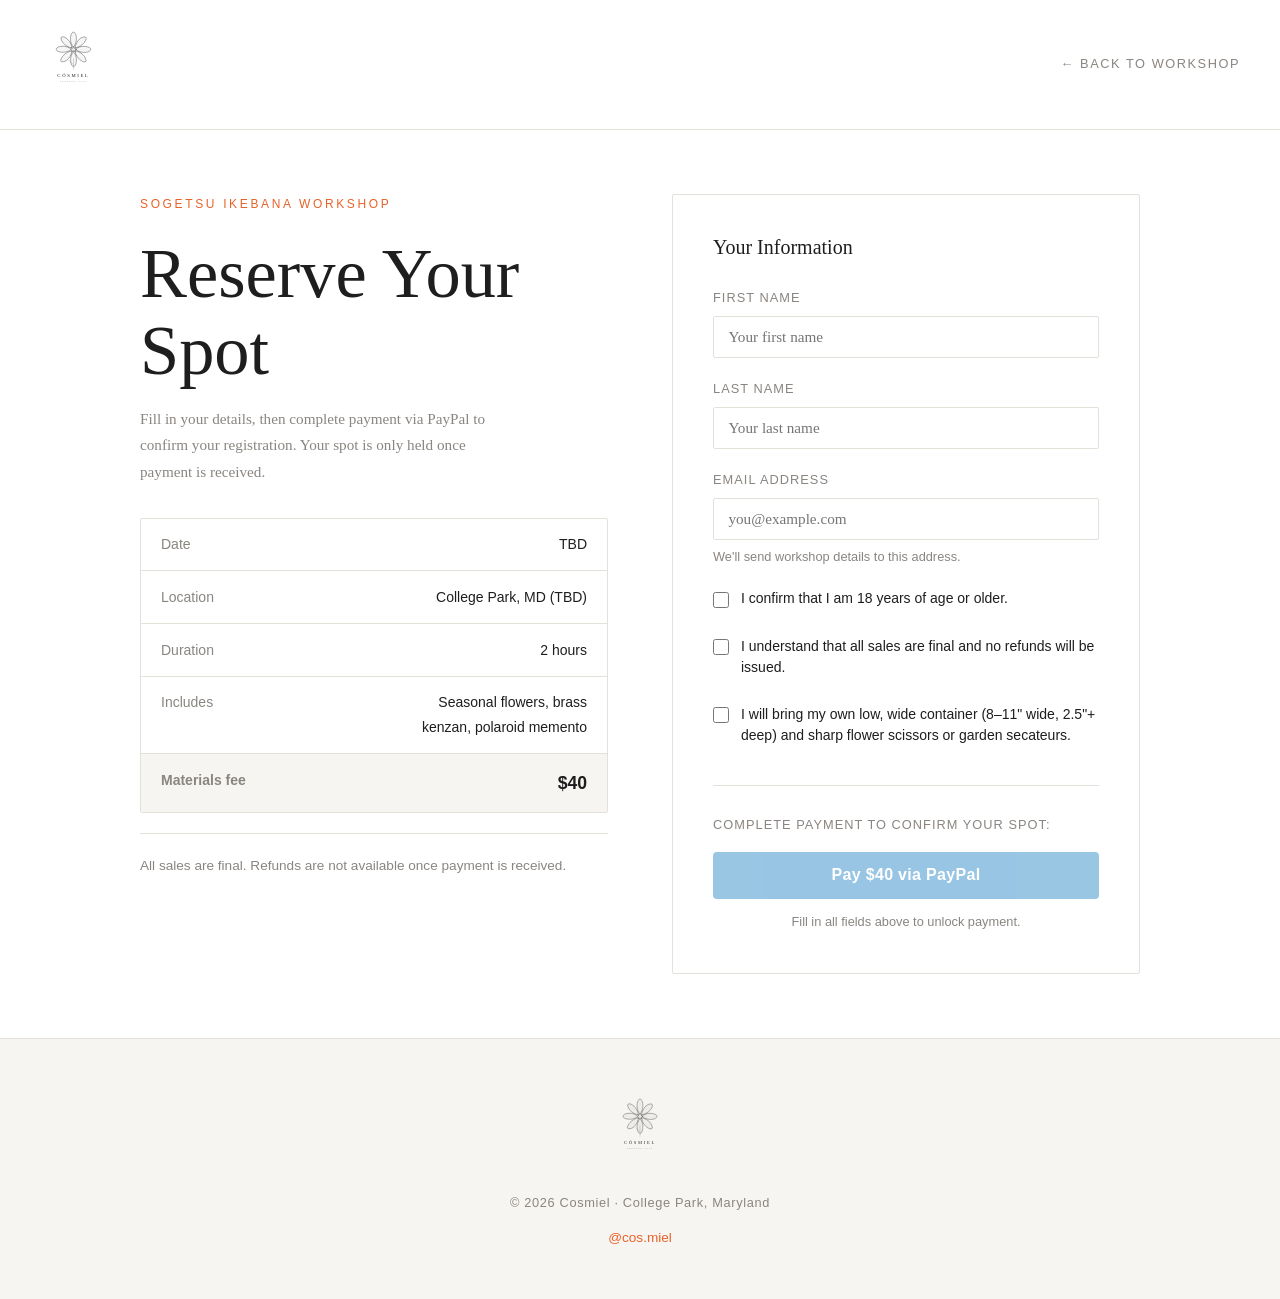
==== register.html @ e7656f97 "Add ikebana workshop page with registration and photo carousel Includes workshop landing page, regis" ====
<!DOCTYPE html>
<html lang="en">
<head>
  <meta charset="UTF-8" />
  <meta name="viewport" content="width=device-width, initial-scale=1.0" />
  <title>Register — Ikebana Workshop — Cosmiel</title>
  <link rel="stylesheet" href="workshop.css" />
  <link rel="stylesheet" href="register.css" />
</head>
<body>

  <header>
    <a href="index.html" class="logo-link">
      <img src="logo.svg" alt="Cosmiel logo" class="logo" />
    </a>
    <nav>
      <a href="workshop.html">← Back to Workshop</a>
    </nav>
  </header>

  <main class="register-page">
    <div class="register-container">

      <div class="register-info">
        <p class="eyebrow">Sogetsu Ikebana Workshop</p>
        <h1>Reserve Your Spot</h1>
        <p class="register-sub">Fill in your details, then complete payment via PayPal to confirm your registration. Your spot is only held once payment is received.</p>

        <div class="summary-card">
          <div class="summary-row">
            <span>Date</span>
            <span>TBD</span>
          </div>
          <div class="summary-row">
            <span>Location</span>
            <span>College Park, MD (TBD)</span>
          </div>
          <div class="summary-row">
            <span>Duration</span>
            <span>2 hours</span>
          </div>
          <div class="summary-row">
            <span>Includes</span>
            <span>Seasonal flowers, brass kenzan, polaroid memento</span>
          </div>
          <div class="summary-row total">
            <span>Materials fee</span>
            <span>$40</span>
          </div>
        </div>

        <p class="refund-note">All sales are final. Refunds are not available once payment is received.</p>
      </div>

      <div class="register-form-wrap">
        <form id="register-form" onsubmit="handleSubmit(event)">
          <h2>Your Information</h2>

          <div class="field">
            <label for="first-name">First name</label>
            <input type="text" id="first-name" name="first-name" required placeholder="Your first name" />
          </div>

          <div class="field">
            <label for="last-name">Last name</label>
            <input type="text" id="last-name" name="last-name" required placeholder="Your last name" />
          </div>

          <div class="field">
            <label for="email">Email address</label>
            <input type="email" id="email" name="email" required placeholder="you@example.com" />
            <span class="field-hint">We'll send workshop details to this address.</span>
          </div>

          <div class="field checkbox-field">
            <input type="checkbox" id="age-confirm" name="age-confirm" required />
            <label for="age-confirm">I confirm that I am 18 years of age or older.</label>
          </div>

          <div class="field checkbox-field">
            <input type="checkbox" id="refund-confirm" name="refund-confirm" required />
            <label for="refund-confirm">I understand that all sales are final and no refunds will be issued.</label>
          </div>

          <div class="field checkbox-field">
            <input type="checkbox" id="bring-confirm" name="bring-confirm" required />
            <label for="bring-confirm">I will bring my own low, wide container (8–11" wide, 2.5"+ deep) and sharp flower scissors or garden secateurs.</label>
          </div>

          <div class="paypal-section">
            <p class="paypal-label">Complete payment to confirm your spot:</p>
            <!-- Replace action email with your PayPal email when ready -->
            <form action="https://www.paypal.com/cgi-bin/webscr" method="post" target="_blank" id="paypal-form">
              <input type="hidden" name="cmd" value="_xclick" />
              <input type="hidden" name="business" value="YOUR_PAYPAL_EMAIL@example.com" />
              <input type="hidden" name="item_name" value="Ikebana Workshop — Cosmiel" />
              <input type="hidden" name="amount" value="40.00" />
              <input type="hidden" name="currency_code" value="USD" />
              <input type="hidden" name="return" value="confirmation.html" />
              <input type="hidden" name="no_shipping" value="1" />
              <button type="submit" class="paypal-btn" id="paypal-btn" disabled>
                Pay $40 via PayPal
              </button>
            </form>
            <p class="paypal-hint">Fill in all fields above to unlock payment.</p>
          </div>

        </form>
      </div>

    </div>
  </main>

  <footer>
    <img src="logo.svg" alt="Cosmiel" class="footer-logo" />
    <p>© 2026 Cosmiel · College Park, Maryland</p>
    <a href="https://instagram.com/cos.miel" target="_blank">@cos.miel</a>
  </footer>

  <script>
    const form = document.getElementById("register-form");
    const paypalBtn = document.getElementById("paypal-btn");
    const hint = document.querySelector(".paypal-hint");

    function checkFormReady() {
      const allFilled =
        form["first-name"].value.trim() &&
        form["last-name"].value.trim() &&
        form["email"].value.trim() &&
        form["age-confirm"].checked &&
        form["refund-confirm"].checked &&
        form["bring-confirm"].checked;

      paypalBtn.disabled = !allFilled;
      hint.style.display = allFilled ? "none" : "block";
    }

    form.addEventListener("input", checkFormReady);
    form.addEventListener("change", checkFormReady);

    function handleSubmit(e) {
      e.preventDefault();
    }
  </script>

</body>
</html>
---- workshop.css ----
:root {
  --cream: #ffffff;
  --warm-white: #f7f5f1;
  --stone: #eeebe5;
  --bark: #1e1e1e;
  --gold: #e8622a;
  --gold-light: #f0845a;
  --text: #1e1e1e;
  --muted: #8a8580;
  --border: #e4e0da;
}

* {
  box-sizing: border-box;
  margin: 0;
  padding: 0;
}

body {
  font-family: Georgia, "Times New Roman", serif;
  background: var(--cream);
  color: var(--text);
  line-height: 1.75;
}

a {
  color: var(--text);
  text-decoration: none;
}

/* HEADER */
header {
  display: flex;
  align-items: center;
  justify-content: space-between;
  padding: 1.25rem 2.5rem;
  background: var(--cream);
  border-bottom: 1px solid var(--border);
  position: sticky;
  top: 0;
  z-index: 100;
}

.logo {
  height: 80px;
  width: auto;
}

nav {
  display: flex;
  align-items: center;
  gap: 2.5rem;
  font-size: 0.8rem;
  letter-spacing: 0.12em;
  text-transform: uppercase;
  font-family: -apple-system, sans-serif;
}

nav a {
  color: var(--muted);
  transition: color 0.2s;
}

nav a:hover {
  color: var(--text);
}

.nav-cta {
  background: var(--gold);
  color: #fff !important;
  padding: 0.55rem 1.4rem;
  border-radius: 1px;
  letter-spacing: 0.1em;
  font-size: 0.75rem;
}

.nav-cta:hover {
  background: var(--gold-light);
}

/* HERO */
.hero {
  display: grid;
  grid-template-columns: 1fr 1fr;
  min-height: 90vh;
  max-width: 100%;
  margin: 0;
  padding: 5rem 6rem;
  gap: 5rem;
  align-items: center;
  background: var(--cream);
}

.eyebrow {
  font-size: 0.75rem;
  letter-spacing: 0.22em;
  text-transform: uppercase;
  color: var(--gold);
  margin-bottom: 1.25rem;
  font-family: -apple-system, sans-serif;
}

h1 {
  font-size: clamp(2.8rem, 5.5vw, 5rem);
  font-weight: normal;
  line-height: 1.1;
  color: var(--text);
  margin-bottom: 1.5rem;
}

.hero-sub {
  color: var(--muted);
  font-size: 1rem;
  max-width: 400px;
  margin-bottom: 2rem;
  font-family: -apple-system, sans-serif;
  line-height: 1.7;
}

.hero-meta {
  display: flex;
  flex-wrap: wrap;
  gap: 0.75rem;
  margin-bottom: 2.5rem;
  font-size: 0.8rem;
  font-family: -apple-system, sans-serif;
  color: var(--muted);
}

.hero-meta span {
  border: 1px solid var(--border);
  padding: 0.35rem 0.9rem;
  border-radius: 1px;
  letter-spacing: 0.06em;
}

.btn-primary {
  display: inline-block;
  background: var(--gold);
  color: #fff;
  padding: 0.9rem 2.25rem;
  letter-spacing: 0.12em;
  font-size: 0.78rem;
  font-family: -apple-system, sans-serif;
  text-transform: uppercase;
  transition: background 0.2s;
  border-radius: 1px;
}

.btn-primary:hover {
  background: var(--gold-light);
  color: #fff;
}

.hero-image {
  display: flex;
  align-items: center;
  justify-content: center;
}

.carousel {
  position: relative;
  width: 100%;
  max-width: 480px;
}

.carousel-track {
  aspect-ratio: 3/4;
  overflow: hidden;
  position: relative;
}

.carousel-track img {
  position: absolute;
  inset: 0;
  width: 100%;
  height: 100%;
  object-fit: cover;
  opacity: 0;
  transition: opacity 0.5s ease;
}

.carousel-track img.active {
  opacity: 1;
}

.carousel-btn {
  position: absolute;
  top: 50%;
  transform: translateY(-50%);
  background: rgba(255,255,255,0.85);
  border: none;
  width: 36px;
  height: 36px;
  border-radius: 50%;
  font-size: 1rem;
  cursor: pointer;
  display: flex;
  align-items: center;
  justify-content: center;
  transition: background 0.2s;
  z-index: 2;
  color: var(--text);
}

.carousel-btn:hover {
  background: white;
}

.carousel-btn.prev { left: 0.75rem; }
.carousel-btn.next { right: 0.75rem; }

.carousel-dots {
  display: flex;
  justify-content: center;
  gap: 6px;
  margin-top: 0.85rem;
}

.carousel-dots span {
  width: 6px;
  height: 6px;
  border-radius: 50%;
  background: var(--border);
  cursor: pointer;
  transition: background 0.2s;
}

.carousel-dots span.active {
  background: var(--gold);
}

.photo-placeholder {
  width: 100%;
  aspect-ratio: 3/4;
  background: var(--warm-white);
  border: 1px dashed var(--border);
  display: flex;
  flex-direction: column;
  align-items: center;
  justify-content: center;
  color: var(--muted);
  font-family: -apple-system, sans-serif;
  font-size: 0.875rem;
  text-align: center;
  max-width: 420px;
}

.photo-placeholder span {
  font-size: 1rem;
  color: var(--text);
  margin-bottom: 0.5rem;
}

/* SECTIONS */
.container {
  max-width: 960px;
  margin: 0 auto;
  padding: 5.5rem 2.5rem;
}

h2 {
  font-size: clamp(1.8rem, 3vw, 2.8rem);
  font-weight: normal;
  color: var(--text);
  margin-bottom: 1.5rem;
  line-height: 1.2;
}

.about p {
  margin-bottom: 1.25rem;
  color: var(--text);
  max-width: 680px;
  font-size: 1.05rem;
}

/* DETAILS GRID */
.details {
  background: var(--warm-white);
  border-top: 1px solid var(--border);
  border-bottom: 1px solid var(--border);
}

.details-grid {
  display: grid;
  grid-template-columns: repeat(auto-fit, minmax(220px, 1fr));
  gap: 1.5rem;
  margin-top: 2rem;
}

.detail-card {
  background: var(--cream);
  border: 1px solid var(--border);
  padding: 1.5rem;
}

.detail-icon {
  font-size: 1.3rem;
  color: var(--gold);
  margin-bottom: 0.75rem;
}

.detail-card h3 {
  font-size: 0.7rem;
  letter-spacing: 0.18em;
  text-transform: uppercase;
  font-family: -apple-system, sans-serif;
  color: var(--muted);
  margin-bottom: 0.5rem;
}

.detail-card p {
  font-size: 0.95rem;
  color: var(--text);
}

.detail-card a {
  color: var(--gold);
}

/* MATERIALS */
.materials-sub {
  color: var(--muted);
  margin-bottom: 2rem;
  font-size: 0.95rem;
  font-family: -apple-system, sans-serif;
}

.materials-list {
  list-style: none;
  display: flex;
  flex-direction: column;
  gap: 1.5rem;
  margin-bottom: 2rem;
}

.materials-list li {
  display: flex;
  gap: 1.25rem;
  align-items: flex-start;
}

.dot {
  display: block;
  width: 7px;
  height: 7px;
  border-radius: 50%;
  background: var(--gold);
  margin-top: 0.65rem;
  flex-shrink: 0;
}

.materials-list strong {
  display: block;
  margin-bottom: 0.25rem;
  color: var(--text);
}

.materials-list p {
  color: var(--muted);
  font-size: 0.9rem;
  margin: 0;
  font-family: -apple-system, sans-serif;
}

.materials-list a {
  color: var(--gold);
}

.refund-note {
  font-size: 0.85rem;
  color: var(--muted);
  font-family: -apple-system, sans-serif;
  border-top: 1px solid var(--border);
  padding-top: 1.25rem;
}

/* WHAT TO BRING */
.bring {
  background: var(--warm-white);
  border-top: 1px solid var(--border);
  border-bottom: 1px solid var(--border);
}

.two-col {
  display: grid;
  grid-template-columns: 1fr 1fr;
  gap: 5rem;
  align-items: start;
}

.bring-list {
  list-style: none;
  display: flex;
  flex-direction: column;
  gap: 1rem;
  margin-bottom: 1.25rem;
}

.bring-list li {
  padding-left: 1.25rem;
  position: relative;
  color: var(--text);
  font-family: -apple-system, sans-serif;
  font-size: 0.95rem;
}

.bring-list li::before {
  content: "—";
  position: absolute;
  left: 0;
  color: var(--gold);
}

.bring-note {
  font-size: 0.875rem;
  color: var(--muted);
  font-style: italic;
  font-family: -apple-system, sans-serif;
}

/* INSTRUCTOR */
.instructor-card {
  background: var(--cream);
  border: 1px solid var(--border);
  padding: 2rem;
}

.instructor-logo {
  height: 80px;
  margin-bottom: 1.25rem;
  display: block;
}

.instructor-card p {
  font-size: 0.95rem;
  color: var(--text);
  margin-bottom: 1.25rem;
  font-family: -apple-system, sans-serif;
  line-height: 1.7;
}

.instagram-link {
  font-size: 0.8rem;
  letter-spacing: 0.1em;
  font-family: -apple-system, sans-serif;
  color: var(--gold);
  border-bottom: 1px solid var(--gold-light);
  padding-bottom: 1px;
}

/* CTA */
.cta-section {
  background: var(--gold);
}

.cta-section h2 {
  color: #fff;
}

.cta-section .text-center p {
  color: rgba(255,255,255,0.8);
  margin-bottom: 2rem;
  font-family: -apple-system, sans-serif;
}

.cta-section .btn-primary {
  background: #fff;
  color: var(--gold);
}

.cta-section .btn-primary:hover {
  background: rgba(255,255,255,0.9);
  color: var(--gold);
}

.text-center {
  text-align: center;
}

/* FOOTER */
footer {
  background: var(--warm-white);
  border-top: 1px solid var(--border);
  color: var(--text);
  text-align: center;
  padding: 3rem 2rem;
}

.footer-logo {
  height: 80px;
  margin-bottom: 1rem;
  opacity: 0.9;
}

footer p {
  font-size: 0.8rem;
  color: var(--muted);
  font-family: -apple-system, sans-serif;
  margin-bottom: 0.5rem;
  letter-spacing: 0.05em;
}

footer a {
  font-size: 0.85rem;
  color: var(--gold);
  font-family: -apple-system, sans-serif;
}

.footer-links {
  display: flex;
  align-items: center;
  justify-content: center;
  gap: 0.75rem;
  flex-wrap: wrap;
}

.footer-divider {
  color: var(--muted);
  font-size: 0.85rem;
}

.instructor-links {
  display: flex;
  flex-direction: column;
  gap: 0.5rem;
}

/* RESPONSIVE */
@media (max-width: 900px) {
  .hero {
    grid-template-columns: 1fr;
    min-height: auto;
    padding: 3.5rem 2rem;
    gap: 2.5rem;
  }

  .two-col {
    grid-template-columns: 1fr;
    gap: 2.5rem;
  }

  .container {
    padding: 3.5rem 1.5rem;
  }

  header {
    padding: 1rem 1.5rem;
  }

  nav {
    gap: 1.25rem;
  }
}
---- register.css ----
.register-page {
  min-height: calc(100vh - 80px);
  padding: 4rem 2.5rem;
  background: var(--cream);
}

.register-container {
  max-width: 1000px;
  margin: 0 auto;
  display: grid;
  grid-template-columns: 1fr 1fr;
  gap: 4rem;
  align-items: start;
}

.register-info h1 {
  margin-bottom: 1rem;
}

.register-sub {
  color: var(--muted);
  font-size: 0.95rem;
  margin-bottom: 2rem;
  max-width: 380px;
}

.summary-card {
  border: 1px solid var(--border);
  border-radius: 2px;
  overflow: hidden;
  margin-bottom: 1.25rem;
}

.summary-row {
  display: flex;
  justify-content: space-between;
  gap: 1rem;
  padding: 0.85rem 1.25rem;
  border-bottom: 1px solid var(--border);
  font-size: 0.875rem;
  font-family: -apple-system, sans-serif;
}

.summary-row:last-child {
  border-bottom: none;
}

.summary-row span:first-child {
  color: var(--muted);
}

.summary-row span:last-child {
  color: var(--text);
  text-align: right;
  max-width: 200px;
}

.summary-row.total {
  background: var(--warm-white);
  font-weight: 600;
}

.summary-row.total span:last-child {
  color: var(--bark);
  font-size: 1.1rem;
}

/* FORM */
.register-form-wrap {
  background: white;
  border: 1px solid var(--border);
  border-radius: 2px;
  padding: 2.5rem;
}

.register-form-wrap h2 {
  font-size: 1.25rem;
  margin-bottom: 1.75rem;
}

.field {
  margin-bottom: 1.25rem;
}

.field label {
  display: block;
  font-size: 0.8rem;
  letter-spacing: 0.08em;
  text-transform: uppercase;
  font-family: -apple-system, sans-serif;
  color: var(--muted);
  margin-bottom: 0.4rem;
}

.field input[type="text"],
.field input[type="email"] {
  width: 100%;
  padding: 0.7rem 0.9rem;
  border: 1px solid var(--border);
  border-radius: 2px;
  font-size: 0.95rem;
  font-family: Georgia, serif;
  color: var(--text);
  background: var(--cream);
  transition: border-color 0.2s;
  outline: none;
}

.field input:focus {
  border-color: var(--gold);
}

.field-hint {
  font-size: 0.8rem;
  color: var(--muted);
  font-family: -apple-system, sans-serif;
  margin-top: 0.35rem;
  display: block;
}

.checkbox-field {
  display: flex;
  gap: 0.75rem;
  align-items: flex-start;
}

.checkbox-field input[type="checkbox"] {
  margin-top: 0.2rem;
  flex-shrink: 0;
  accent-color: var(--gold);
  width: 16px;
  height: 16px;
  cursor: pointer;
}

.checkbox-field label {
  font-size: 0.875rem;
  text-transform: none;
  letter-spacing: 0;
  line-height: 1.5;
  color: var(--text);
  cursor: pointer;
}

/* PAYPAL */
.paypal-section {
  margin-top: 2rem;
  border-top: 1px solid var(--border);
  padding-top: 1.75rem;
}

.paypal-label {
  font-size: 0.8rem;
  text-transform: uppercase;
  letter-spacing: 0.08em;
  font-family: -apple-system, sans-serif;
  color: var(--muted);
  margin-bottom: 1rem;
}

.paypal-btn {
  width: 100%;
  background: #0070ba;
  color: white;
  border: none;
  border-radius: 4px;
  padding: 0.9rem;
  font-size: 1rem;
  font-family: -apple-system, sans-serif;
  font-weight: 600;
  cursor: pointer;
  transition: background 0.2s, opacity 0.2s;
  letter-spacing: 0.02em;
}

.paypal-btn:hover:not(:disabled) {
  background: #005ea6;
}

.paypal-btn:disabled {
  opacity: 0.4;
  cursor: not-allowed;
}

.paypal-hint {
  font-size: 0.8rem;
  color: var(--muted);
  font-family: -apple-system, sans-serif;
  text-align: center;
  margin-top: 0.75rem;
}

@media (max-width: 768px) {
  .register-container {
    grid-template-columns: 1fr;
    gap: 2.5rem;
    padding: 0;
  }

  .register-page {
    padding: 2.5rem 1.5rem;
  }

  .register-form-wrap {
    padding: 1.5rem;
  }
}
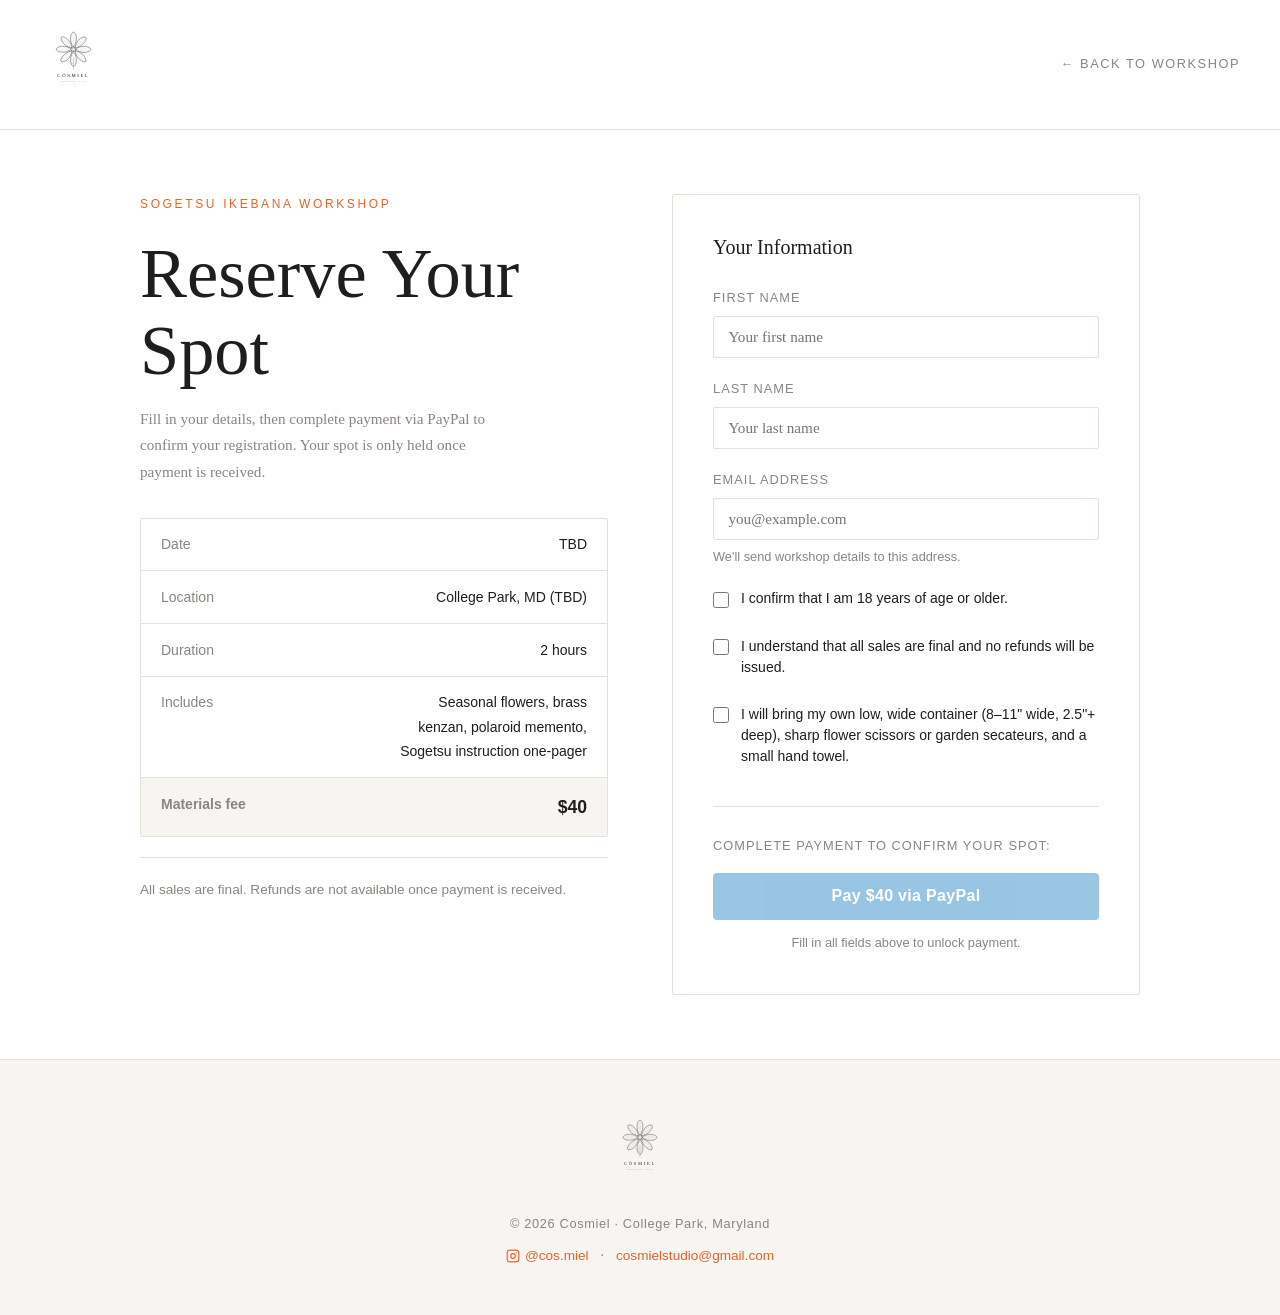
==== commit 665f7eed: "Sync register page with workshop page updates Co-Authored-By: Claude Sonnet 4.6 <noreply@anthropic.c" ====
--- a/register.html
+++ b/register.html
@@ -41,7 +41,7 @@
           </div>
           <div class="summary-row">
             <span>Includes</span>
-            <span>Seasonal flowers, brass kenzan, polaroid memento</span>
+            <span>Seasonal flowers, brass kenzan, polaroid memento, Sogetsu instruction one-pager</span>
           </div>
           <div class="summary-row total">
             <span>Materials fee</span>
@@ -84,7 +84,7 @@
 
           <div class="field checkbox-field">
             <input type="checkbox" id="bring-confirm" name="bring-confirm" required />
-            <label for="bring-confirm">I will bring my own low, wide container (8–11" wide, 2.5"+ deep) and sharp flower scissors or garden secateurs.</label>
+            <label for="bring-confirm">I will bring my own low, wide container (8–11" wide, 2.5"+ deep), sharp flower scissors or garden secateurs, and a small hand towel.</label>
           </div>
 
           <div class="paypal-section">
@@ -114,7 +114,13 @@
   <footer>
     <img src="logo.svg" alt="Cosmiel" class="footer-logo" />
     <p>© 2026 Cosmiel · College Park, Maryland</p>
-    <a href="https://instagram.com/cos.miel" target="_blank">@cos.miel</a>
+    <div class="footer-links">
+      <a href="https://instagram.com/cos.miel" target="_blank">
+        <svg xmlns="http://www.w3.org/2000/svg" width="14" height="14" viewBox="0 0 24 24" fill="none" stroke="currentColor" stroke-width="2" stroke-linecap="round" stroke-linejoin="round" style="vertical-align:middle;margin-right:5px"><rect x="2" y="2" width="20" height="20" rx="5" ry="5"/><circle cx="12" cy="12" r="4"/><circle cx="17.5" cy="6.5" r="1" fill="currentColor" stroke="none"/></svg>@cos.miel
+      </a>
+      <span class="footer-divider">·</span>
+      <a href="mailto:cosmielstudio@gmail.com">cosmielstudio@gmail.com</a>
+    </div>
   </footer>
 
   <script>
--- a/workshop.css
+++ b/workshop.css
@@ -419,6 +419,27 @@
   font-family: -apple-system, sans-serif;
 }
 
+.bring-list a {
+  color: var(--gold);
+  font-family: -apple-system, sans-serif;
+  font-size: 0.8rem;
+  letter-spacing: 0.06em;
+  border-bottom: 1px solid var(--gold);
+  padding-bottom: 1px;
+  white-space: nowrap;
+}
+
+.suiban-link {
+  display: inline-block;
+  margin-top: 0.4rem;
+  color: var(--gold) !important;
+  font-family: -apple-system, sans-serif;
+  font-size: 0.8rem;
+  letter-spacing: 0.05em;
+  border-bottom: 1px solid var(--gold) !important;
+  padding-bottom: 1px;
+}
+
 /* INSTRUCTOR */
 .instructor-card {
   background: var(--cream);
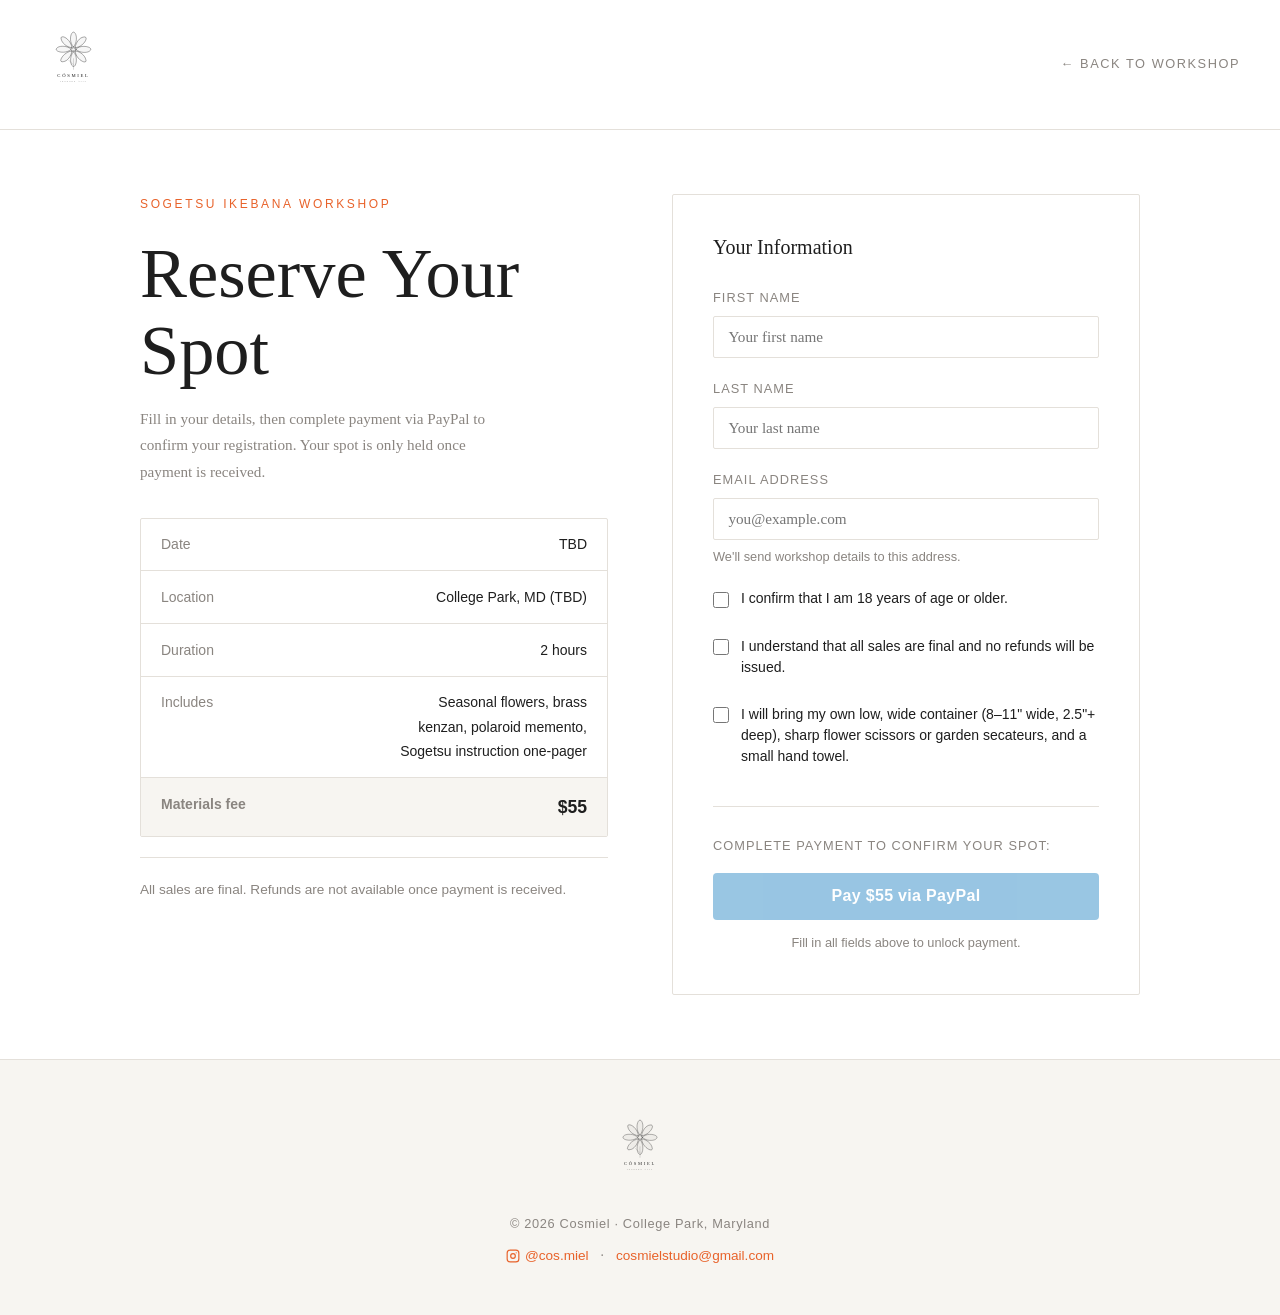
==== commit 86fb4f53: "Update workshop price to $55 Co-Authored-By: Claude Sonnet 4.6 <noreply@anthropic.com>" ====
--- a/register.html
+++ b/register.html
@@ -45,7 +45,7 @@
           </div>
           <div class="summary-row total">
             <span>Materials fee</span>
-            <span>$40</span>
+            <span>$55</span>
           </div>
         </div>
 
@@ -94,12 +94,12 @@
               <input type="hidden" name="cmd" value="_xclick" />
               <input type="hidden" name="business" value="YOUR_PAYPAL_EMAIL@example.com" />
               <input type="hidden" name="item_name" value="Ikebana Workshop — Cosmiel" />
-              <input type="hidden" name="amount" value="40.00" />
+              <input type="hidden" name="amount" value="55.00" />
               <input type="hidden" name="currency_code" value="USD" />
               <input type="hidden" name="return" value="confirmation.html" />
               <input type="hidden" name="no_shipping" value="1" />
               <button type="submit" class="paypal-btn" id="paypal-btn" disabled>
-                Pay $40 via PayPal
+                Pay $55 via PayPal
               </button>
             </form>
             <p class="paypal-hint">Fill in all fields above to unlock payment.</p>
--- a/workshop.css
+++ b/workshop.css
@@ -274,6 +274,13 @@
   font-size: 1.05rem;
 }
 
+.about a {
+  color: var(--gold);
+  font-weight: bold;
+  border-bottom: 1px solid var(--gold);
+  padding-bottom: 1px;
+}
+
 /* DETAILS GRID */
 .details {
   background: var(--warm-white);
@@ -461,6 +468,12 @@
   line-height: 1.7;
 }
 
+.instructor-card a {
+  color: var(--gold);
+  border-bottom: 1px solid var(--gold);
+  padding-bottom: 1px;
+}
+
 .instagram-link {
   font-size: 0.8rem;
   letter-spacing: 0.1em;
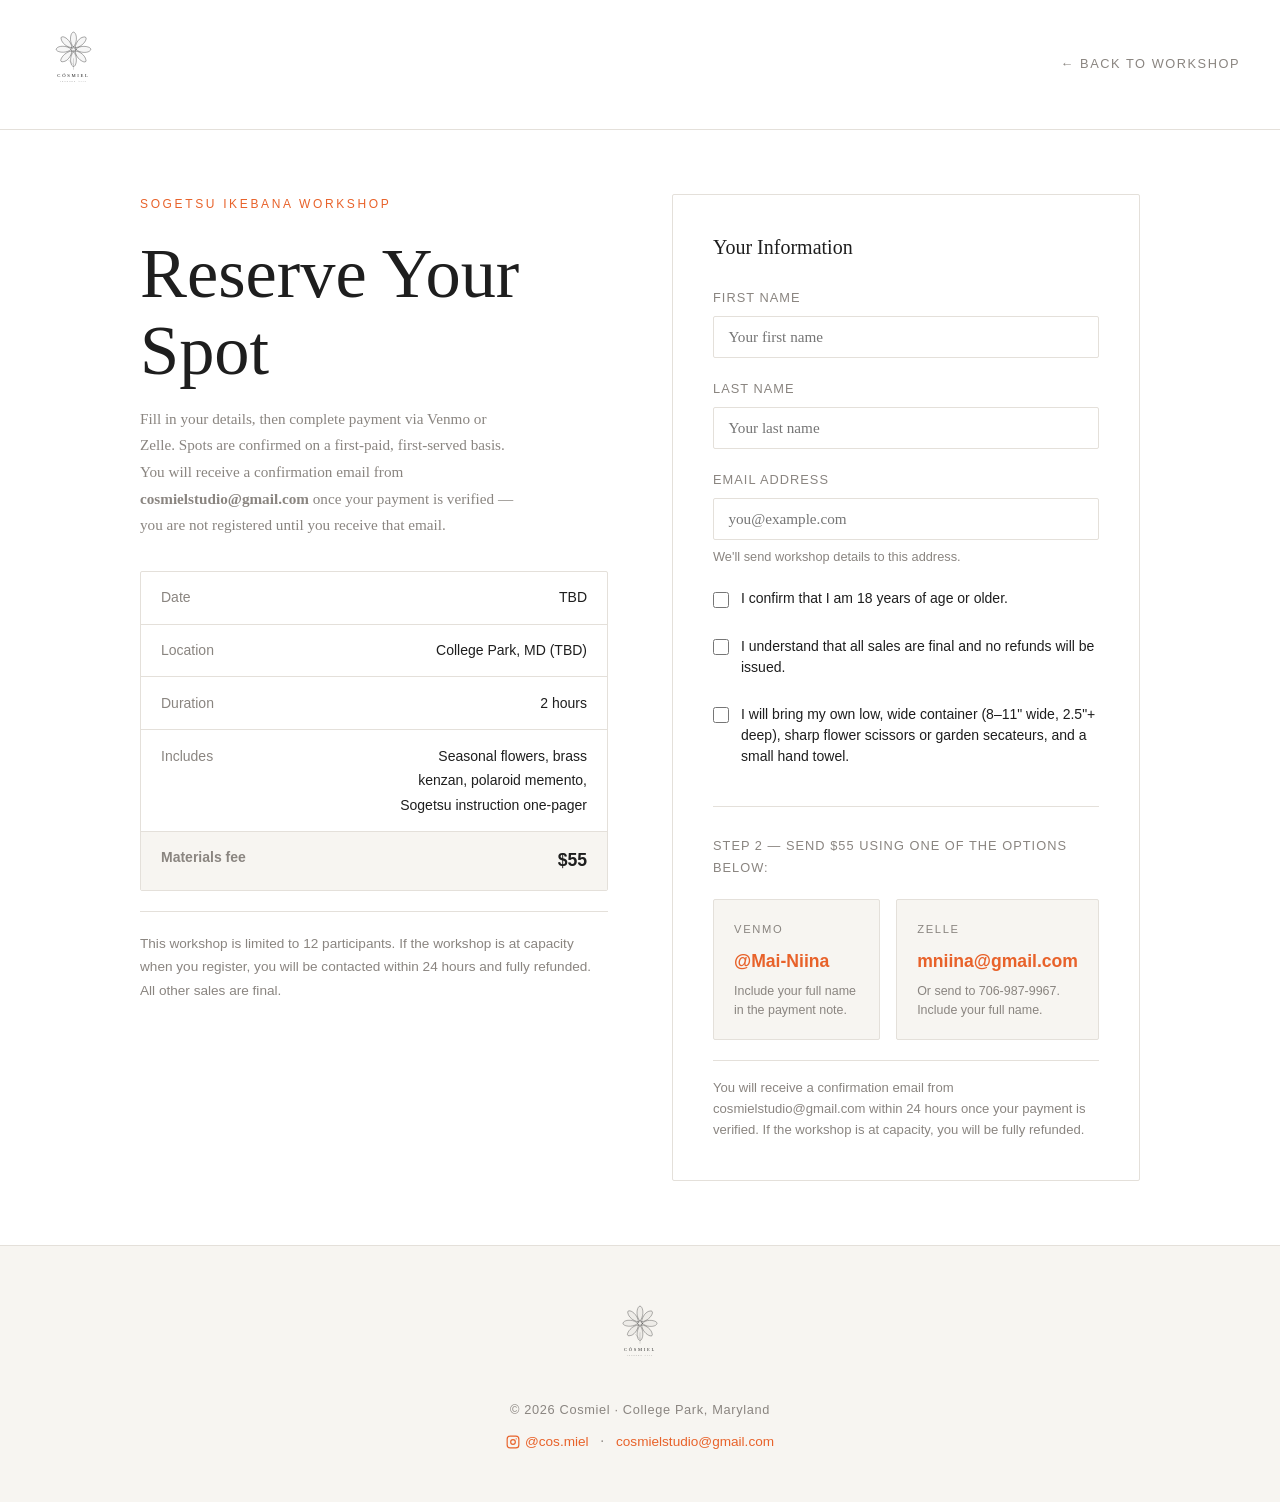
==== commit b1b68ca3: "Replace PayPal with Venmo and Zelle, add capacity disclaimer Co-Authored-By: Claude Sonnet 4.6 <nore" ====
--- a/register.html
+++ b/register.html
@@ -24,7 +24,7 @@
       <div class="register-info">
         <p class="eyebrow">Sogetsu Ikebana Workshop</p>
         <h1>Reserve Your Spot</h1>
-        <p class="register-sub">Fill in your details, then complete payment via PayPal to confirm your registration. Your spot is only held once payment is received.</p>
+        <p class="register-sub">Fill in your details, then complete payment via Venmo or Zelle. Spots are confirmed on a first-paid, first-served basis. You will receive a confirmation email from <strong>cosmielstudio@gmail.com</strong> once your payment is verified — you are not registered until you receive that email.</p>
 
         <div class="summary-card">
           <div class="summary-row">
@@ -49,7 +49,7 @@
           </div>
         </div>
 
-        <p class="refund-note">All sales are final. Refunds are not available once payment is received.</p>
+        <p class="refund-note">This workshop is limited to 12 participants. If the workshop is at capacity when you register, you will be contacted within 24 hours and fully refunded. All other sales are final.</p>
       </div>
 
       <div class="register-form-wrap">
@@ -87,22 +87,21 @@
             <label for="bring-confirm">I will bring my own low, wide container (8–11" wide, 2.5"+ deep), sharp flower scissors or garden secateurs, and a small hand towel.</label>
           </div>
 
-          <div class="paypal-section">
-            <p class="paypal-label">Complete payment to confirm your spot:</p>
-            <!-- Replace action email with your PayPal email when ready -->
-            <form action="https://www.paypal.com/cgi-bin/webscr" method="post" target="_blank" id="paypal-form">
-              <input type="hidden" name="cmd" value="_xclick" />
-              <input type="hidden" name="business" value="YOUR_PAYPAL_EMAIL@example.com" />
-              <input type="hidden" name="item_name" value="Ikebana Workshop — Cosmiel" />
-              <input type="hidden" name="amount" value="55.00" />
-              <input type="hidden" name="currency_code" value="USD" />
-              <input type="hidden" name="return" value="confirmation.html" />
-              <input type="hidden" name="no_shipping" value="1" />
-              <button type="submit" class="paypal-btn" id="paypal-btn" disabled>
-                Pay $55 via PayPal
-              </button>
-            </form>
-            <p class="paypal-hint">Fill in all fields above to unlock payment.</p>
+          <div class="payment-section">
+            <p class="payment-label">Step 2 — Send $55 using one of the options below:</p>
+            <div class="payment-options">
+              <div class="payment-option">
+                <p class="payment-method">Venmo</p>
+                <p class="payment-handle">@Mai-Niina</p>
+                <p class="payment-note">Include your full name in the payment note.</p>
+              </div>
+              <div class="payment-option">
+                <p class="payment-method">Zelle</p>
+                <p class="payment-handle">mniina@gmail.com</p>
+                <p class="payment-note">Or send to 706-987-9967. Include your full name.</p>
+              </div>
+            </div>
+            <p class="payment-confirm-note">You will receive a confirmation email from cosmielstudio@gmail.com within 24 hours once your payment is verified. If the workshop is at capacity, you will be fully refunded.</p>
           </div>
 
         </form>
@@ -124,26 +123,6 @@
   </footer>
 
   <script>
-    const form = document.getElementById("register-form");
-    const paypalBtn = document.getElementById("paypal-btn");
-    const hint = document.querySelector(".paypal-hint");
-
-    function checkFormReady() {
-      const allFilled =
-        form["first-name"].value.trim() &&
-        form["last-name"].value.trim() &&
-        form["email"].value.trim() &&
-        form["age-confirm"].checked &&
-        form["refund-confirm"].checked &&
-        form["bring-confirm"].checked;
-
-      paypalBtn.disabled = !allFilled;
-      hint.style.display = allFilled ? "none" : "block";
-    }
-
-    form.addEventListener("input", checkFormReady);
-    form.addEventListener("change", checkFormReady);
-
     function handleSubmit(e) {
       e.preventDefault();
     }
--- a/workshop.css
+++ b/workshop.css
@@ -281,6 +281,12 @@
   padding-bottom: 1px;
 }
 
+.kanji {
+  font-size: 1.2em;
+  color: var(--gold);
+  letter-spacing: 0.05em;
+}
+
 /* DETAILS GRID */
 .details {
   background: var(--warm-white);
@@ -343,18 +349,19 @@
 
 .materials-list li {
   display: flex;
-  gap: 1.25rem;
+  gap: 1.5rem;
   align-items: flex-start;
 }
 
+.material-icon {
+  flex-shrink: 0;
+  width: 48px;
+  height: 48px;
+  color: var(--gold);
+}
+
 .dot {
-  display: block;
-  width: 7px;
-  height: 7px;
-  border-radius: 50%;
-  background: var(--gold);
-  margin-top: 0.65rem;
-  flex-shrink: 0;
+  display: none;
 }
 
 .materials-list strong {
--- a/register.css
+++ b/register.css
@@ -158,36 +158,66 @@
   margin-bottom: 1rem;
 }
 
-.paypal-btn {
-  width: 100%;
-  background: #0070ba;
-  color: white;
-  border: none;
-  border-radius: 4px;
-  padding: 0.9rem;
-  font-size: 1rem;
-  font-family: -apple-system, sans-serif;
+.payment-section {
+  margin-top: 2rem;
+  border-top: 1px solid var(--border);
+  padding-top: 1.75rem;
+}
+
+.payment-label {
+  font-size: 0.8rem;
+  text-transform: uppercase;
+  letter-spacing: 0.08em;
+  font-family: -apple-system, sans-serif;
+  color: var(--muted);
+  margin-bottom: 1.25rem;
+}
+
+.payment-options {
+  display: grid;
+  grid-template-columns: 1fr 1fr;
+  gap: 1rem;
+  margin-bottom: 1.25rem;
+}
+
+.payment-option {
+  background: var(--warm-white);
+  border: 1px solid var(--border);
+  padding: 1.25rem;
+  border-radius: 2px;
+}
+
+.payment-method {
+  font-size: 0.7rem;
+  text-transform: uppercase;
+  letter-spacing: 0.15em;
+  font-family: -apple-system, sans-serif;
+  color: var(--muted);
+  margin-bottom: 0.35rem;
+}
+
+.payment-handle {
+  font-size: 1.1rem;
+  font-family: -apple-system, sans-serif;
+  color: var(--gold);
   font-weight: 600;
-  cursor: pointer;
-  transition: background 0.2s, opacity 0.2s;
-  letter-spacing: 0.02em;
-}
-
-.paypal-btn:hover:not(:disabled) {
-  background: #005ea6;
-}
-
-.paypal-btn:disabled {
-  opacity: 0.4;
-  cursor: not-allowed;
-}
-
-.paypal-hint {
-  font-size: 0.8rem;
-  color: var(--muted);
-  font-family: -apple-system, sans-serif;
-  text-align: center;
-  margin-top: 0.75rem;
+  margin-bottom: 0.35rem;
+}
+
+.payment-note {
+  font-size: 0.78rem;
+  color: var(--muted);
+  font-family: -apple-system, sans-serif;
+  line-height: 1.5;
+}
+
+.payment-confirm-note {
+  font-size: 0.82rem;
+  color: var(--muted);
+  font-family: -apple-system, sans-serif;
+  line-height: 1.6;
+  border-top: 1px solid var(--border);
+  padding-top: 1rem;
 }
 
 @media (max-width: 768px) {
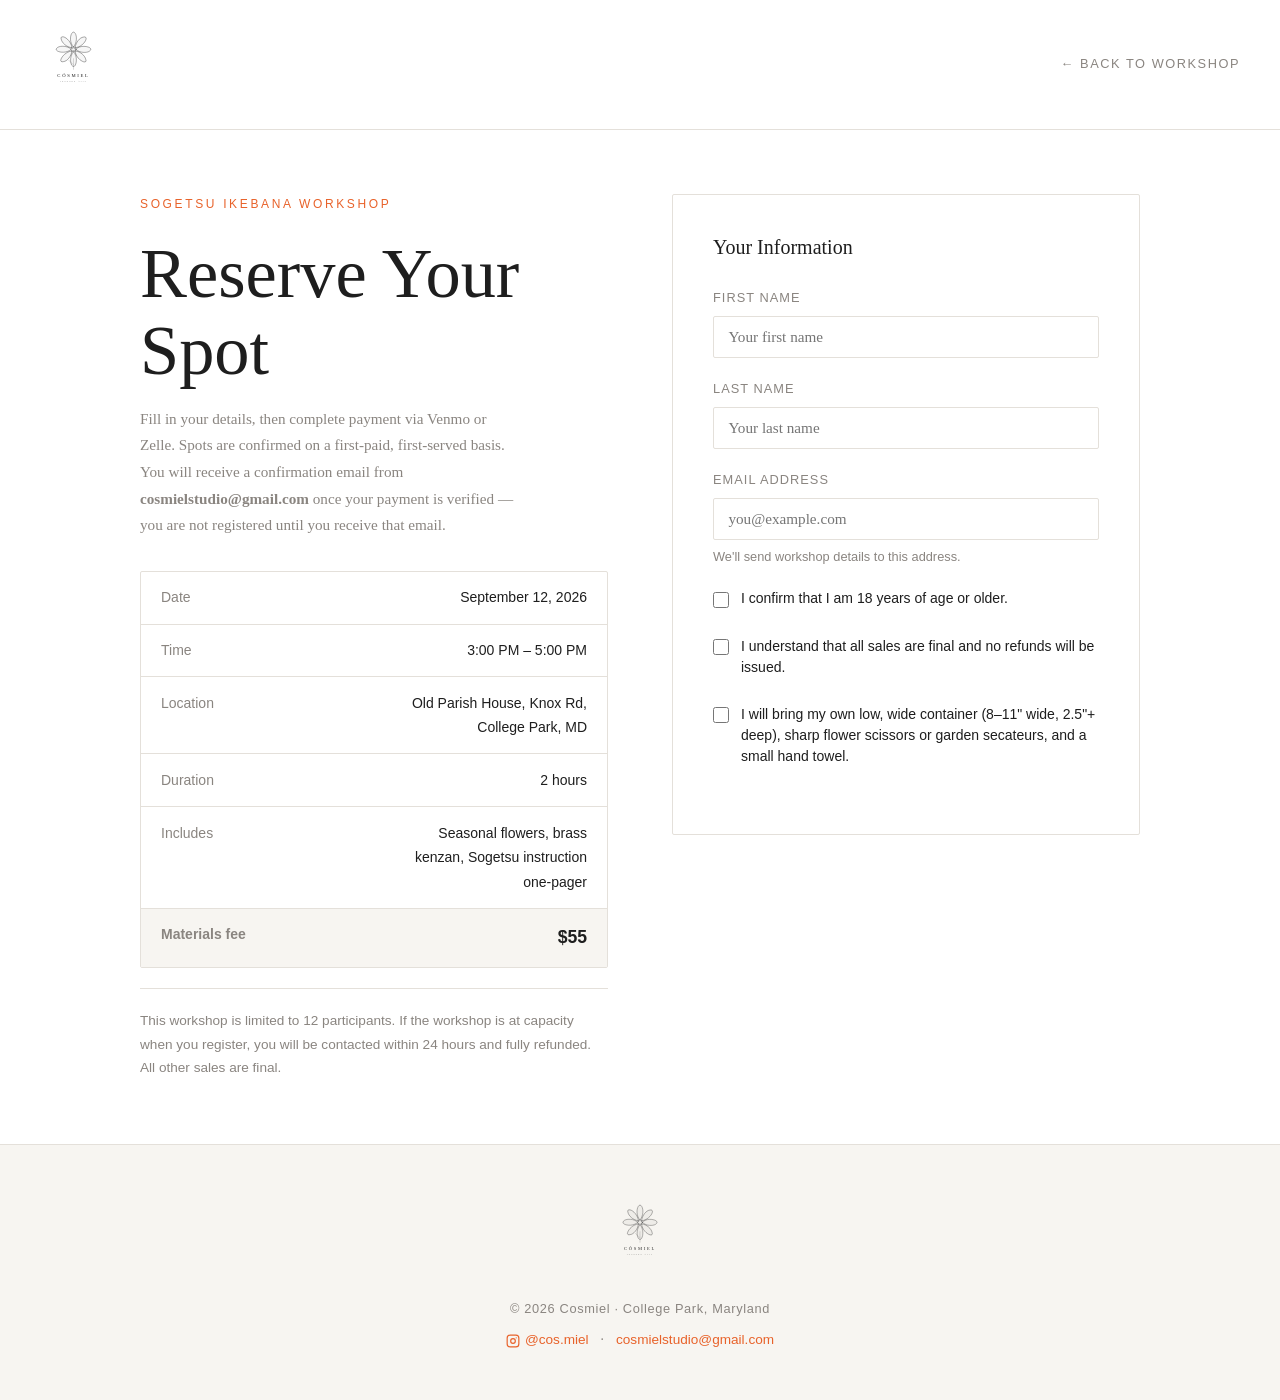
==== commit 3096046a: "Set workshop date, time, and address; remove polaroid memento Date: September 12, 2026, 3-5 PM at Ol" ====
--- a/register.html
+++ b/register.html
@@ -29,11 +29,15 @@
         <div class="summary-card">
           <div class="summary-row">
             <span>Date</span>
-            <span>TBD</span>
+            <span>September 12, 2026</span>
+          </div>
+          <div class="summary-row">
+            <span>Time</span>
+            <span>3:00 PM – 5:00 PM</span>
           </div>
           <div class="summary-row">
             <span>Location</span>
-            <span>College Park, MD (TBD)</span>
+            <span>Old Parish House, Knox Rd, College Park, MD</span>
           </div>
           <div class="summary-row">
             <span>Duration</span>
@@ -41,7 +45,7 @@
           </div>
           <div class="summary-row">
             <span>Includes</span>
-            <span>Seasonal flowers, brass kenzan, polaroid memento, Sogetsu instruction one-pager</span>
+            <span>Seasonal flowers, brass kenzan, Sogetsu instruction one-pager</span>
           </div>
           <div class="summary-row total">
             <span>Materials fee</span>
@@ -87,23 +91,6 @@
             <label for="bring-confirm">I will bring my own low, wide container (8–11" wide, 2.5"+ deep), sharp flower scissors or garden secateurs, and a small hand towel.</label>
           </div>
 
-          <div class="payment-section">
-            <p class="payment-label">Step 2 — Send $55 using one of the options below:</p>
-            <div class="payment-options">
-              <div class="payment-option">
-                <p class="payment-method">Venmo</p>
-                <p class="payment-handle">@Mai-Niina</p>
-                <p class="payment-note">Include your full name in the payment note.</p>
-              </div>
-              <div class="payment-option">
-                <p class="payment-method">Zelle</p>
-                <p class="payment-handle">mniina@gmail.com</p>
-                <p class="payment-note">Or send to 706-987-9967. Include your full name.</p>
-              </div>
-            </div>
-            <p class="payment-confirm-note">You will receive a confirmation email from cosmielstudio@gmail.com within 24 hours once your payment is verified. If the workshop is at capacity, you will be fully refunded.</p>
-          </div>
-
         </form>
       </div>
 
--- a/workshop.css
+++ b/workshop.css
@@ -490,6 +490,74 @@
   padding-bottom: 1px;
 }
 
+/* COMING SOON */
+.coming-soon {
+  background: var(--warm-white);
+  border-top: 1px solid var(--border);
+  border-bottom: 1px solid var(--border);
+}
+
+.coming-soon-sub {
+  color: var(--muted);
+  font-family: -apple-system, sans-serif;
+  font-size: 0.95rem;
+  max-width: 560px;
+  margin-bottom: 2.5rem;
+}
+
+.coming-soon-grid {
+  display: grid;
+  grid-template-columns: repeat(auto-fit, minmax(200px, 1fr));
+  gap: 1.25rem;
+  margin-bottom: 2rem;
+}
+
+.coming-soon-card {
+  background: var(--cream);
+  border: 1px solid var(--border);
+  padding: 1.5rem;
+  border-radius: 2px;
+}
+
+.coming-tag {
+  display: inline-block;
+  font-size: 0.68rem;
+  letter-spacing: 0.12em;
+  text-transform: uppercase;
+  font-family: -apple-system, sans-serif;
+  color: var(--gold);
+  border: 1px solid var(--gold);
+  padding: 0.2rem 0.6rem;
+  border-radius: 1px;
+  margin-bottom: 0.85rem;
+}
+
+.coming-soon-card h3 {
+  font-size: 1rem;
+  font-weight: normal;
+  color: var(--text);
+  margin-bottom: 0.5rem;
+}
+
+.coming-soon-card p {
+  font-size: 0.85rem;
+  color: var(--muted);
+  font-family: -apple-system, sans-serif;
+  line-height: 1.6;
+}
+
+.coming-soon-follow {
+  font-size: 0.85rem;
+  color: var(--muted);
+  font-family: -apple-system, sans-serif;
+}
+
+.coming-soon-follow a {
+  color: var(--gold);
+  border-bottom: 1px solid var(--gold);
+  padding-bottom: 1px;
+}
+
 /* CTA */
 .cta-section {
   background: var(--gold);
